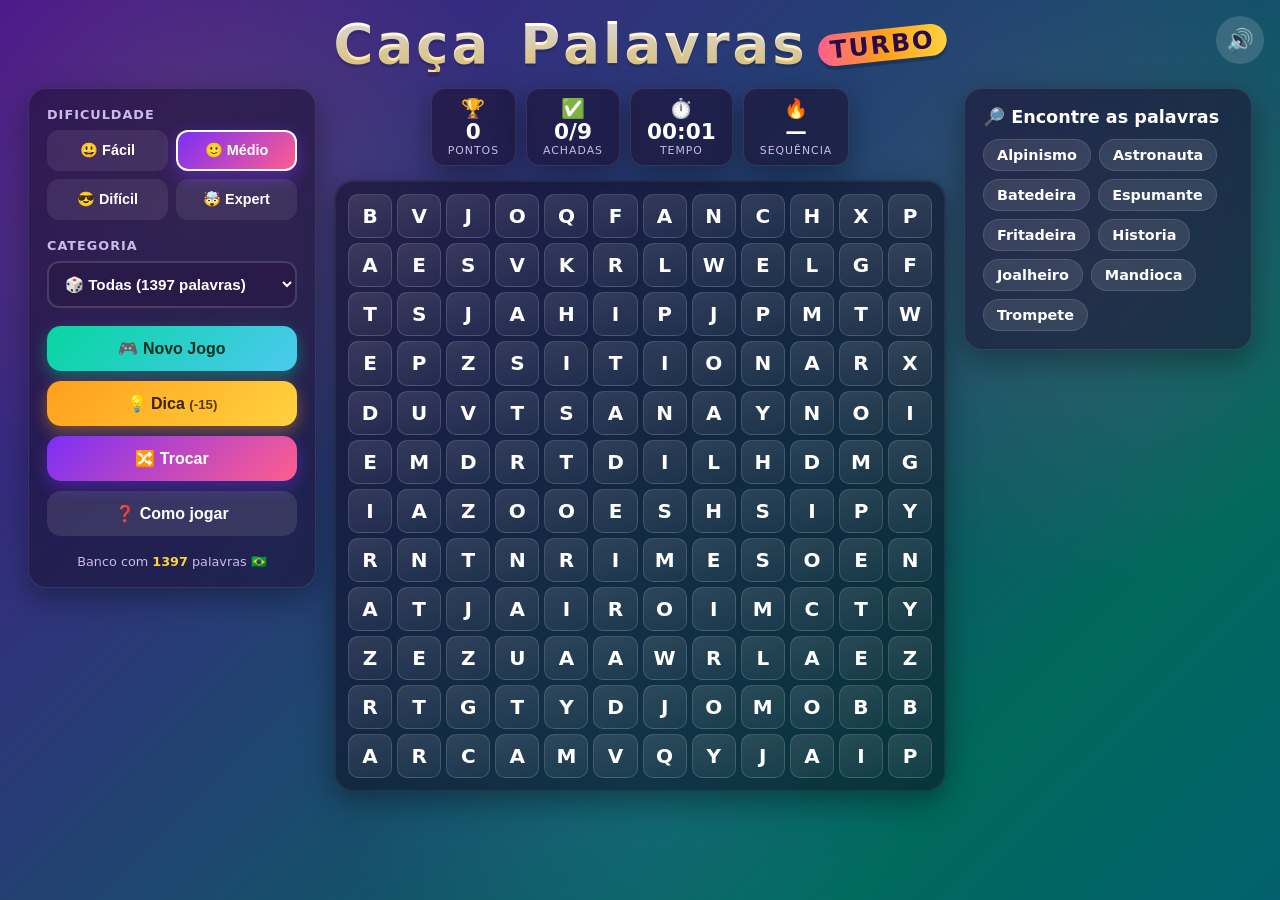
==== index.html @ 7ad3407e "Add Caça-Palavras Turbo: colorful word search game with sound Complete word search game built in van" ====
<!DOCTYPE html>
<html lang="pt-BR">
<head>
  <meta charset="UTF-8" />
  <meta name="viewport" content="width=device-width, initial-scale=1.0, maximum-scale=1.0, user-scalable=no" />
  <meta name="theme-color" content="#7b2ff7" />
  <meta name="description" content="Caça-Palavras Turbo — jogo de caça-palavras colorido e divertido com palavras em todas as direções, dificuldades e mais de 1300 palavras." />
  <title>🔤 Caça-Palavras Turbo</title>
  <link rel="stylesheet" href="css/style.css" />
  <link rel="icon" href="data:image/svg+xml,<svg xmlns='http://www.w3.org/2000/svg' viewBox='0 0 100 100'><text y='.9em' font-size='90'>🔤</text></svg>" />
</head>
<body>
  <div class="fundo-animado" aria-hidden="true"></div>

  <header class="topo">
    <h1 class="titulo">
      <span class="letra" style="--i:0">C</span><span class="letra" style="--i:1">a</span><span class="letra" style="--i:2">ç</span><span class="letra" style="--i:3">a</span>
      <span class="titulo-espaco"></span>
      <span class="letra" style="--i:4">P</span><span class="letra" style="--i:5">a</span><span class="letra" style="--i:6">l</span><span class="letra" style="--i:7">a</span><span class="letra" style="--i:8">v</span><span class="letra" style="--i:9">r</span><span class="letra" style="--i:10">a</span><span class="letra" style="--i:11">s</span>
      <span class="turbo">TURBO</span>
    </h1>
    <button id="btn-mudo" class="btn-icone" title="Ligar/desligar som" aria-label="Som">🔊</button>
  </header>

  <main class="jogo">
    <!-- Painel de controles -->
    <section class="painel painel-controles">
      <div class="bloco">
        <label class="rotulo">Dificuldade</label>
        <div class="dificuldades">
          <button class="dif-btn" data-dif="facil">😃 Fácil</button>
          <button class="dif-btn" data-dif="medio">🙂 Médio</button>
          <button class="dif-btn" data-dif="dificil">😎 Difícil</button>
          <button class="dif-btn" data-dif="expert">🤯 Expert</button>
        </div>
      </div>

      <div class="bloco">
        <label class="rotulo" for="sel-categoria">Categoria</label>
        <select id="sel-categoria" class="seletor"></select>
      </div>

      <div class="bloco acoes">
        <button id="btn-novo" class="btn btn-primario">🎮 Novo Jogo</button>
        <button id="btn-dica" class="btn btn-secundario">💡 Dica <small>(-15)</small></button>
        <button id="btn-embaralhar" class="btn btn-terciario">🔀 Trocar</button>
        <button id="btn-ajuda" class="btn btn-fantasma">❓ Como jogar</button>
      </div>

      <p class="rodape-banco">Banco com <strong id="total-banco">0</strong> palavras 🇧🇷</p>
    </section>

    <!-- Grade -->
    <section class="area-grade">
      <div class="placar">
        <div class="placar-item"><span class="placar-emoji">🏆</span><span id="pontos" class="placar-valor">0</span><span class="placar-nome">pontos</span></div>
        <div class="placar-item"><span class="placar-emoji">✅</span><span id="contador" class="placar-valor">0/0</span><span class="placar-nome">achadas</span></div>
        <div class="placar-item"><span class="placar-emoji">⏱️</span><span id="tempo" class="placar-valor">00:00</span><span class="placar-nome">tempo</span></div>
        <div class="placar-item"><span class="placar-emoji">🔥</span><span id="sequencia" class="placar-valor">—</span><span class="placar-nome">sequência</span></div>
      </div>
      <div id="grid" class="grid" role="grid" aria-label="Grade de letras"></div>
    </section>

    <!-- Lista de palavras -->
    <section class="painel painel-lista">
      <h2 class="lista-titulo">🔎 Encontre as palavras</h2>
      <ul id="lista-palavras" class="lista-palavras"></ul>
    </section>
  </main>

  <!-- Modal de vitória -->
  <div id="modal-vitoria" class="modal" role="dialog" aria-modal="true">
    <div class="modal-caixa modal-vitoria">
      <div class="troféu">🏆</div>
      <h2 class="modal-titulo">Você venceu! 🎉</h2>
      <p class="modal-sub">Todas as palavras encontradas!</p>
      <div class="stats-vitoria">
        <div class="stat"><span class="stat-valor" id="vit-pontos">0</span><span class="stat-nome">🏆 Pontos</span></div>
        <div class="stat"><span class="stat-valor" id="vit-tempo">00:00</span><span class="stat-nome">⏱️ Tempo</span></div>
        <div class="stat"><span class="stat-valor" id="vit-palavras">0</span><span class="stat-nome">📝 Palavras</span></div>
        <div class="stat"><span class="stat-valor" id="vit-dicas">0</span><span class="stat-nome">💡 Dicas</span></div>
        <div class="stat stat-bonus"><span class="stat-valor" id="vit-bonus">+0</span><span class="stat-nome">⚡ Bônus tempo</span></div>
      </div>
      <div class="modal-acoes">
        <button id="btn-jogar-novamente" class="btn btn-primario grande">🎮 Jogar Novamente</button>
        <button id="btn-fechar-modal" class="btn btn-fantasma">Fechar</button>
      </div>
    </div>
  </div>

  <!-- Modal de ajuda -->
  <div id="modal-ajuda" class="modal" role="dialog" aria-modal="true">
    <div class="modal-caixa">
      <h2 class="modal-titulo">❓ Como jogar</h2>
      <ul class="ajuda-lista">
        <li>🖱️ <strong>Arraste</strong> (mouse ou dedo) da primeira até a última letra de uma palavra.</li>
        <li>🧭 As palavras podem estar na <strong>horizontal, vertical, diagonal</strong> — e até de <strong>trás pra frente</strong>!</li>
        <li>🎯 Quanto <strong>maior a dificuldade</strong>, maior a grade e mais direções escondidas.</li>
        <li>🔥 Ache palavras em <strong>sequência</strong> sem errar para ganhar bônus de pontos.</li>
        <li>💡 Sem ideia? Use uma <strong>dica</strong> — mas custa 15 pontos.</li>
        <li>⚡ Termine rápido para ganhar um grande <strong>bônus de tempo</strong> no final!</li>
      </ul>
      <div class="modal-acoes">
        <button id="btn-fechar-ajuda" class="btn btn-primario">Entendi! 👍</button>
      </div>
    </div>
  </div>

  <script src="js/words.js"></script>
  <script src="js/audio.js"></script>
  <script src="js/game.js"></script>
</body>
</html>
---- css/style.css ----
/* =============================================================================
 * Caça-Palavras Turbo — Estilo
 * Colorido, animado e responsivo (desktop + mobile).
 * ========================================================================== */

:root {
  --roxo: #7b2ff7;
  --rosa: #ff5d8f;
  --azul: #4cc9f0;
  --verde: #06d6a0;
  --amarelo: #ffd23f;
  --laranja: #ff9f1c;
  --escuro: #1a1030;
  --escuro2: #2a1a4a;
  --texto: #ffffff;
  --texto-suave: #c9bce8;
  --sombra: 0 10px 30px rgba(0, 0, 0, 0.35);
  --raio: 18px;
  --cel-borda: rgba(255, 255, 255, 0.14);
}

* { box-sizing: border-box; margin: 0; padding: 0; }

html, body {
  height: 100%;
}

body {
  font-family: "Segoe UI", system-ui, -apple-system, "Trebuchet MS", sans-serif;
  color: var(--texto);
  background: var(--escuro);
  overflow-x: hidden;
  min-height: 100vh;
  -webkit-tap-highlight-color: transparent;
  user-select: none;
  -webkit-user-select: none;
}

/* -------------------------- Fundo animado ------------------------------- */
.fundo-animado {
  position: fixed;
  inset: 0;
  z-index: -1;
  background: linear-gradient(-45deg, #2a0a4a, #4a148c, #6a1b9a, #0d47a1, #00695c, #4a148c);
  background-size: 400% 400%;
  animation: gradiente 18s ease infinite;
}
.fundo-animado::after {
  content: "";
  position: absolute;
  inset: 0;
  background-image:
    radial-gradient(circle at 15% 20%, rgba(255, 210, 63, 0.12), transparent 25%),
    radial-gradient(circle at 85% 30%, rgba(255, 93, 143, 0.14), transparent 25%),
    radial-gradient(circle at 50% 85%, rgba(76, 201, 240, 0.12), transparent 30%);
}
@keyframes gradiente {
  0% { background-position: 0% 50%; }
  50% { background-position: 100% 50%; }
  100% { background-position: 0% 50%; }
}

/* ------------------------------ Topo ------------------------------------ */
.topo {
  display: flex;
  align-items: center;
  justify-content: center;
  position: relative;
  padding: 18px 16px 6px;
}

.titulo {
  font-size: clamp(1.8rem, 6vw, 3.4rem);
  font-weight: 900;
  letter-spacing: 1px;
  text-align: center;
  line-height: 1;
  display: flex;
  flex-wrap: wrap;
  align-items: center;
  justify-content: center;
  gap: 2px;
}
.titulo-espaco { width: 0.5em; }
.letra {
  display: inline-block;
  background: linear-gradient(180deg, #fff, #ffe08a);
  -webkit-background-clip: text;
  background-clip: text;
  color: transparent;
  text-shadow: 0 3px 0 rgba(0, 0, 0, 0.15);
  animation: pula 2.4s ease-in-out infinite;
  animation-delay: calc(var(--i) * 0.08s);
}
@keyframes pula {
  0%, 100% { transform: translateY(0) rotate(0); }
  40% { transform: translateY(-8px) rotate(-3deg); }
}
.turbo {
  display: inline-block;
  margin-left: 10px;
  font-size: 0.45em;
  font-weight: 900;
  background: linear-gradient(90deg, var(--rosa), var(--laranja), var(--amarelo));
  color: #2a0a4a;
  padding: 4px 12px;
  border-radius: 999px;
  transform: rotate(-6deg);
  box-shadow: 0 4px 0 rgba(0, 0, 0, 0.2);
  letter-spacing: 2px;
  -webkit-text-fill-color: #2a0a4a;
}

.btn-icone {
  position: absolute;
  right: 16px;
  top: 16px;
  width: 48px;
  height: 48px;
  font-size: 1.4rem;
  border: none;
  border-radius: 50%;
  background: rgba(255, 255, 255, 0.15);
  backdrop-filter: blur(6px);
  cursor: pointer;
  transition: transform 0.15s, background 0.2s;
}
.btn-icone:hover { transform: scale(1.1); background: rgba(255, 255, 255, 0.25); }
.btn-icone:active { transform: scale(0.92); }
.btn-icone.mutado { opacity: 0.6; }

/* ------------------------------ Layout ---------------------------------- */
.jogo {
  display: grid;
  grid-template-columns: minmax(220px, 1fr) auto minmax(220px, 1fr);
  gap: 18px;
  align-items: start;
  justify-content: center;
  padding: 10px clamp(10px, 3vw, 28px) 40px;
  max-width: 1400px;
  margin: 0 auto;
}

.painel {
  background: rgba(26, 16, 48, 0.55);
  backdrop-filter: blur(10px);
  border: 1px solid rgba(255, 255, 255, 0.1);
  border-radius: var(--raio);
  padding: 18px;
  box-shadow: var(--sombra);
}

/* --------------------------- Painel controles --------------------------- */
.bloco { margin-bottom: 18px; }
.rotulo {
  display: block;
  font-size: 0.8rem;
  text-transform: uppercase;
  letter-spacing: 1px;
  color: var(--texto-suave);
  margin-bottom: 8px;
  font-weight: 700;
}

.dificuldades {
  display: grid;
  grid-template-columns: 1fr 1fr;
  gap: 8px;
}
.dif-btn {
  padding: 10px 6px;
  border: 2px solid transparent;
  border-radius: 12px;
  background: rgba(255, 255, 255, 0.08);
  color: var(--texto);
  font-weight: 700;
  font-size: 0.9rem;
  cursor: pointer;
  transition: all 0.18s;
}
.dif-btn:hover { background: rgba(255, 255, 255, 0.16); transform: translateY(-2px); }
.dif-btn.ativo {
  background: linear-gradient(135deg, var(--roxo), var(--rosa));
  border-color: #fff;
  box-shadow: 0 6px 18px rgba(123, 47, 247, 0.5);
}

.seletor {
  width: 100%;
  padding: 12px;
  border-radius: 12px;
  border: 2px solid rgba(255, 255, 255, 0.15);
  background: var(--escuro2);
  color: var(--texto);
  font-size: 0.95rem;
  font-weight: 600;
  cursor: pointer;
}
.seletor:focus { outline: none; border-color: var(--azul); }

.acoes { display: flex; flex-direction: column; gap: 10px; }
.btn {
  border: none;
  border-radius: 14px;
  padding: 13px 16px;
  font-size: 1rem;
  font-weight: 800;
  cursor: pointer;
  transition: transform 0.15s, box-shadow 0.2s, filter 0.2s;
  color: #fff;
}
.btn small { font-weight: 600; opacity: 0.85; }
.btn:hover { transform: translateY(-2px); filter: brightness(1.08); }
.btn:active { transform: translateY(1px) scale(0.98); }
.btn-primario { background: linear-gradient(135deg, var(--verde), var(--azul)); box-shadow: 0 6px 16px rgba(6, 214, 160, 0.4); color: #08321f; }
.btn-secundario { background: linear-gradient(135deg, var(--laranja), var(--amarelo)); box-shadow: 0 6px 16px rgba(255, 159, 28, 0.4); color: #3a2400; }
.btn-terciario { background: linear-gradient(135deg, var(--roxo), var(--rosa)); box-shadow: 0 6px 16px rgba(123, 47, 247, 0.4); }
.btn-fantasma { background: rgba(255, 255, 255, 0.1); }
.btn.grande { padding: 16px 22px; font-size: 1.15rem; }

.rodape-banco {
  margin-top: 4px;
  font-size: 0.8rem;
  color: var(--texto-suave);
  text-align: center;
}
.rodape-banco strong { color: var(--amarelo); }

/* ------------------------------ Placar ---------------------------------- */
.area-grade { display: flex; flex-direction: column; align-items: center; gap: 14px; }

.placar {
  display: flex;
  gap: 10px;
  flex-wrap: wrap;
  justify-content: center;
}
.placar-item {
  display: flex;
  flex-direction: column;
  align-items: center;
  background: rgba(26, 16, 48, 0.6);
  border: 1px solid rgba(255, 255, 255, 0.1);
  border-radius: 14px;
  padding: 8px 16px;
  min-width: 78px;
  box-shadow: var(--sombra);
}
.placar-emoji { font-size: 1.2rem; }
.placar-valor { font-size: 1.35rem; font-weight: 900; line-height: 1.1; }
.placar-nome { font-size: 0.68rem; text-transform: uppercase; letter-spacing: 1px; color: var(--texto-suave); }

/* ------------------------------- Grade ---------------------------------- */
.grid {
  --n: 12;
  display: grid;
  grid-template-columns: repeat(var(--n), 1fr);
  gap: clamp(2px, 0.5vw, 5px);
  padding: clamp(6px, 1.2vw, 14px);
  background: rgba(10, 5, 25, 0.5);
  border-radius: 20px;
  box-shadow: var(--sombra), inset 0 0 0 2px rgba(255, 255, 255, 0.06);
  touch-action: none;
  width: min(92vw, 68vh, 620px);
  aspect-ratio: 1 / 1;
}

.cel {
  display: flex;
  align-items: center;
  justify-content: center;
  aspect-ratio: 1 / 1;
  border-radius: clamp(5px, 1vw, 10px);
  background: linear-gradient(160deg, rgba(255, 255, 255, 0.12), rgba(255, 255, 255, 0.05));
  border: 1px solid var(--cel-borda);
  font-weight: 800;
  font-size: clamp(0.65rem, 2.4vw, 1.25rem);
  color: #fff;
  cursor: pointer;
  transition: transform 0.1s, background 0.15s;
  text-transform: uppercase;
}
.cel.sel {
  background: linear-gradient(160deg, var(--amarelo), var(--laranja));
  color: #2a0a4a;
  transform: scale(1.06);
  box-shadow: 0 0 12px rgba(255, 210, 63, 0.8);
  z-index: 2;
}
.cel.achado {
  background: var(--cor, var(--verde));
  color: #fff;
  border-color: rgba(255, 255, 255, 0.5);
  text-shadow: 0 1px 2px rgba(0, 0, 0, 0.35);
  cursor: default;
}
.cel.erro {
  background: linear-gradient(160deg, #ff3b3b, #b30000) !important;
  animation: tremer 0.35s;
}
.cel.dica {
  animation: piscaDica 0.4s ease-in-out 4;
}
.cel.pop { animation: pop 0.4s ease; }

@keyframes tremer {
  0%, 100% { transform: translateX(0); }
  25% { transform: translateX(-4px); }
  75% { transform: translateX(4px); }
}
@keyframes piscaDica {
  0%, 100% { background: linear-gradient(160deg, rgba(255,255,255,0.12), rgba(255,255,255,0.05)); transform: scale(1); }
  50% { background: linear-gradient(160deg, var(--azul), var(--verde)); transform: scale(1.15); box-shadow: 0 0 16px var(--azul); }
}
@keyframes pop {
  0% { transform: scale(1); }
  50% { transform: scale(1.3); }
  100% { transform: scale(1); }
}

/* --------------------------- Lista de palavras -------------------------- */
.lista-titulo { font-size: 1.1rem; margin-bottom: 12px; }
.lista-palavras {
  list-style: none;
  display: flex;
  flex-wrap: wrap;
  gap: 8px;
}
.palavra-item {
  padding: 7px 13px;
  border-radius: 999px;
  background: rgba(255, 255, 255, 0.1);
  font-weight: 700;
  font-size: 0.9rem;
  border: 1px solid rgba(255, 255, 255, 0.12);
  transition: all 0.2s;
}
.palavra-item.achado {
  background: var(--cor-item, var(--verde));
  color: #fff;
  text-decoration: line-through;
  text-decoration-thickness: 2px;
  opacity: 0.9;
  transform: scale(0.96);
  border-color: rgba(255, 255, 255, 0.4);
}
.palavra-item.destaque {
  animation: destaqueItem 0.4s ease-in-out 4;
}
@keyframes destaqueItem {
  0%, 100% { transform: scale(1); }
  50% { transform: scale(1.15); background: var(--azul); color: #08321f; }
}

/* ----------------------- Pontuação flutuante ---------------------------- */
.ganho-flutuante {
  position: fixed;
  transform: translate(-50%, 0);
  font-size: 1.5rem;
  font-weight: 900;
  color: var(--amarelo);
  text-shadow: 0 2px 6px rgba(0, 0, 0, 0.6);
  pointer-events: none;
  z-index: 100;
  animation: sobe 1s ease-out forwards;
}
@keyframes sobe {
  0% { opacity: 0; transform: translate(-50%, 0) scale(0.6); }
  20% { opacity: 1; transform: translate(-50%, -10px) scale(1.2); }
  100% { opacity: 0; transform: translate(-50%, -60px) scale(1); }
}

/* ------------------------------ Modais ---------------------------------- */
.modal {
  position: fixed;
  inset: 0;
  background: rgba(6, 3, 15, 0.75);
  backdrop-filter: blur(6px);
  display: none;
  align-items: center;
  justify-content: center;
  z-index: 200;
  padding: 20px;
}
.modal.aberto { display: flex; animation: fade 0.25s; }
@keyframes fade { from { opacity: 0; } to { opacity: 1; } }

.modal-caixa {
  background: linear-gradient(160deg, var(--escuro2), var(--escuro));
  border: 1px solid rgba(255, 255, 255, 0.15);
  border-radius: 24px;
  padding: 30px;
  max-width: 480px;
  width: 100%;
  text-align: center;
  box-shadow: 0 20px 60px rgba(0, 0, 0, 0.6);
  animation: entra 0.4s cubic-bezier(0.18, 0.89, 0.32, 1.28);
}
@keyframes entra {
  from { transform: scale(0.7) translateY(30px); opacity: 0; }
  to { transform: scale(1) translateY(0); opacity: 1; }
}
.troféu { font-size: 4.5rem; animation: pula 1.2s ease-in-out infinite; }
.modal-titulo {
  font-size: 1.8rem;
  margin: 8px 0;
  background: linear-gradient(90deg, var(--amarelo), var(--rosa));
  -webkit-background-clip: text;
  background-clip: text;
  color: transparent;
}
.modal-sub { color: var(--texto-suave); margin-bottom: 20px; }

.stats-vitoria {
  display: grid;
  grid-template-columns: 1fr 1fr;
  gap: 12px;
  margin-bottom: 24px;
}
.stat {
  background: rgba(255, 255, 255, 0.08);
  border-radius: 14px;
  padding: 14px 10px;
  display: flex;
  flex-direction: column;
  gap: 4px;
}
.stat-valor { font-size: 1.5rem; font-weight: 900; color: var(--amarelo); }
.stat-nome { font-size: 0.78rem; color: var(--texto-suave); }
.stat-bonus { grid-column: 1 / -1; background: linear-gradient(135deg, rgba(123,47,247,0.35), rgba(255,93,143,0.35)); }

.modal-acoes { display: flex; flex-direction: column; gap: 10px; }

.ajuda-lista {
  text-align: left;
  list-style: none;
  display: flex;
  flex-direction: column;
  gap: 12px;
  margin: 8px 0 22px;
}
.ajuda-lista li {
  background: rgba(255, 255, 255, 0.06);
  padding: 12px 14px;
  border-radius: 12px;
  font-size: 0.92rem;
  line-height: 1.4;
}

/* ------------------------------ Confete --------------------------------- */
.confete-container {
  position: fixed;
  inset: 0;
  pointer-events: none;
  z-index: 300;
  overflow: hidden;
}
.confete {
  position: absolute;
  top: -20px;
  border-radius: 2px;
  animation-name: cair;
  animation-timing-function: linear;
  animation-fill-mode: forwards;
}
@keyframes cair {
  0% { transform: translateY(-20px) rotate(0); opacity: 1; }
  100% { transform: translateY(105vh) rotate(720deg); opacity: 0.9; }
}

/* ------------------------------ Responsivo ------------------------------ */
@media (max-width: 980px) {
  .jogo {
    grid-template-columns: 1fr;
    gap: 14px;
  }
  .area-grade { order: -1; }
  .painel-controles { order: 0; }
  .painel-lista { order: 1; }
  .dificuldades { grid-template-columns: repeat(4, 1fr); }
  .acoes { flex-direction: row; flex-wrap: wrap; }
  .acoes .btn { flex: 1 1 45%; }
}

@media (max-width: 560px) {
  .topo { padding-top: 14px; }
  .btn-icone { width: 42px; height: 42px; top: 12px; right: 12px; }
  .grid { width: min(94vw, 94vw); }
  .painel { padding: 14px; }
  .dificuldades { grid-template-columns: 1fr 1fr; }
  .placar-item { padding: 6px 12px; min-width: 68px; }
  .placar-valor { font-size: 1.1rem; }
  .stats-vitoria { grid-template-columns: 1fr 1fr; }
  .modal-caixa { padding: 22px; }
}

@media (prefers-reduced-motion: reduce) {
  * { animation-duration: 0.001s !important; animation-iteration-count: 1 !important; }
  .fundo-animado { animation: none; }
}
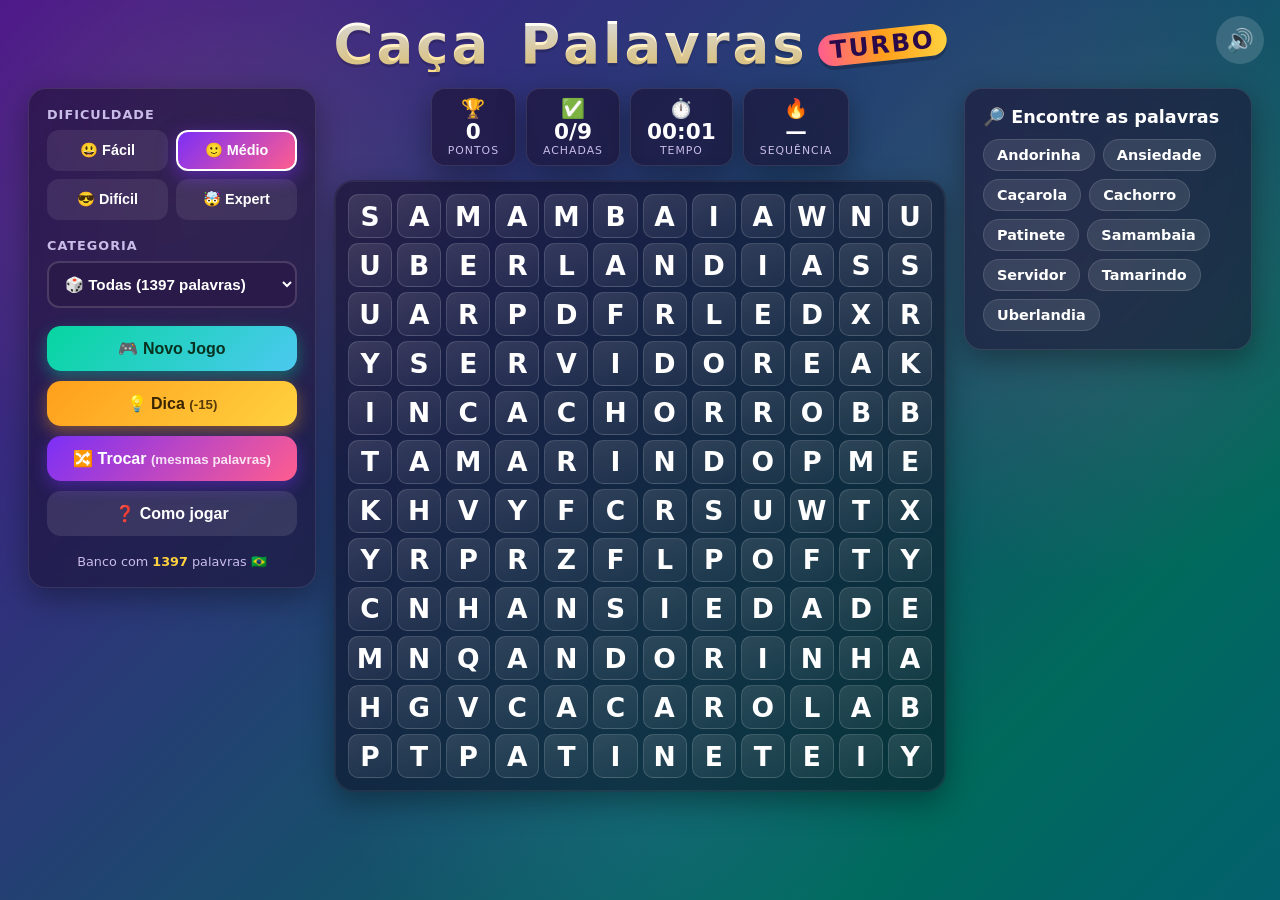
==== commit 90154a8c: "Make "Trocar" distinct from "Novo Jogo" Both buttons previously started a brand-new game. Now: - "No" ====
--- a/index.html
+++ b/index.html
@@ -41,9 +41,9 @@
       </div>
 
       <div class="bloco acoes">
-        <button id="btn-novo" class="btn btn-primario">🎮 Novo Jogo</button>
+        <button id="btn-novo" class="btn btn-primario" title="Sorteia novas palavras">🎮 Novo Jogo</button>
         <button id="btn-dica" class="btn btn-secundario">💡 Dica <small>(-15)</small></button>
-        <button id="btn-embaralhar" class="btn btn-terciario">🔀 Trocar</button>
+        <button id="btn-embaralhar" class="btn btn-terciario" title="Mesmas palavras em novas posições">🔀 Trocar <small>(mesmas palavras)</small></button>
         <button id="btn-ajuda" class="btn btn-fantasma">❓ Como jogar</button>
       </div>
 
--- a/css/style.css
+++ b/css/style.css
@@ -274,7 +274,7 @@
   background: linear-gradient(160deg, rgba(255, 255, 255, 0.12), rgba(255, 255, 255, 0.05));
   border: 1px solid var(--cel-borda);
   font-weight: 800;
-  font-size: clamp(0.65rem, 2.4vw, 1.25rem);
+  font-size: var(--cel-fonte, clamp(0.7rem, 2.4vw, 1.25rem));
   color: #fff;
   cursor: pointer;
   transition: transform 0.1s, background 0.15s;
@@ -475,8 +475,8 @@
     gap: 14px;
   }
   .area-grade { order: -1; }
-  .painel-controles { order: 0; }
-  .painel-lista { order: 1; }
+  .painel-lista { order: 0; }
+  .painel-controles { order: 1; }
   .dificuldades { grid-template-columns: repeat(4, 1fr); }
   .acoes { flex-direction: row; flex-wrap: wrap; }
   .acoes .btn { flex: 1 1 45%; }
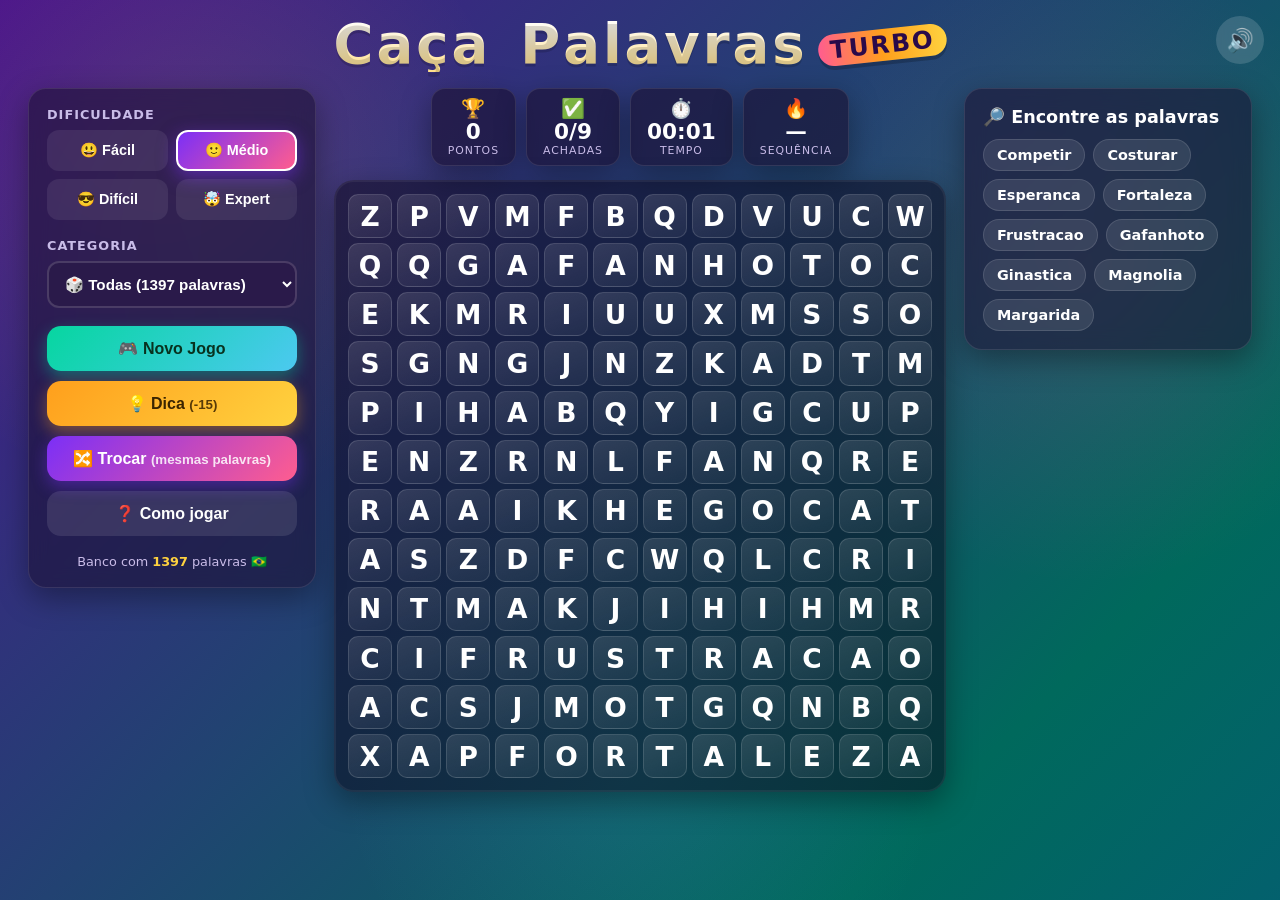
==== commit b36a87b9: "Add cache-busting version to CSS/JS assets Append ?v=3 to the stylesheet and script URLs so browsers" ====
--- a/index.html
+++ b/index.html
@@ -6,7 +6,7 @@
   <meta name="theme-color" content="#7b2ff7" />
   <meta name="description" content="Caça-Palavras Turbo — jogo de caça-palavras colorido e divertido com palavras em todas as direções, dificuldades e mais de 1300 palavras." />
   <title>🔤 Caça-Palavras Turbo</title>
-  <link rel="stylesheet" href="css/style.css" />
+  <link rel="stylesheet" href="css/style.css?v=3" />
   <link rel="icon" href="data:image/svg+xml,<svg xmlns='http://www.w3.org/2000/svg' viewBox='0 0 100 100'><text y='.9em' font-size='90'>🔤</text></svg>" />
 </head>
 <body>
@@ -106,8 +106,8 @@
     </div>
   </div>
 
-  <script src="js/words.js"></script>
-  <script src="js/audio.js"></script>
-  <script src="js/game.js"></script>
+  <script src="js/words.js?v=3"></script>
+  <script src="js/audio.js?v=3"></script>
+  <script src="js/game.js?v=3"></script>
 </body>
 </html>
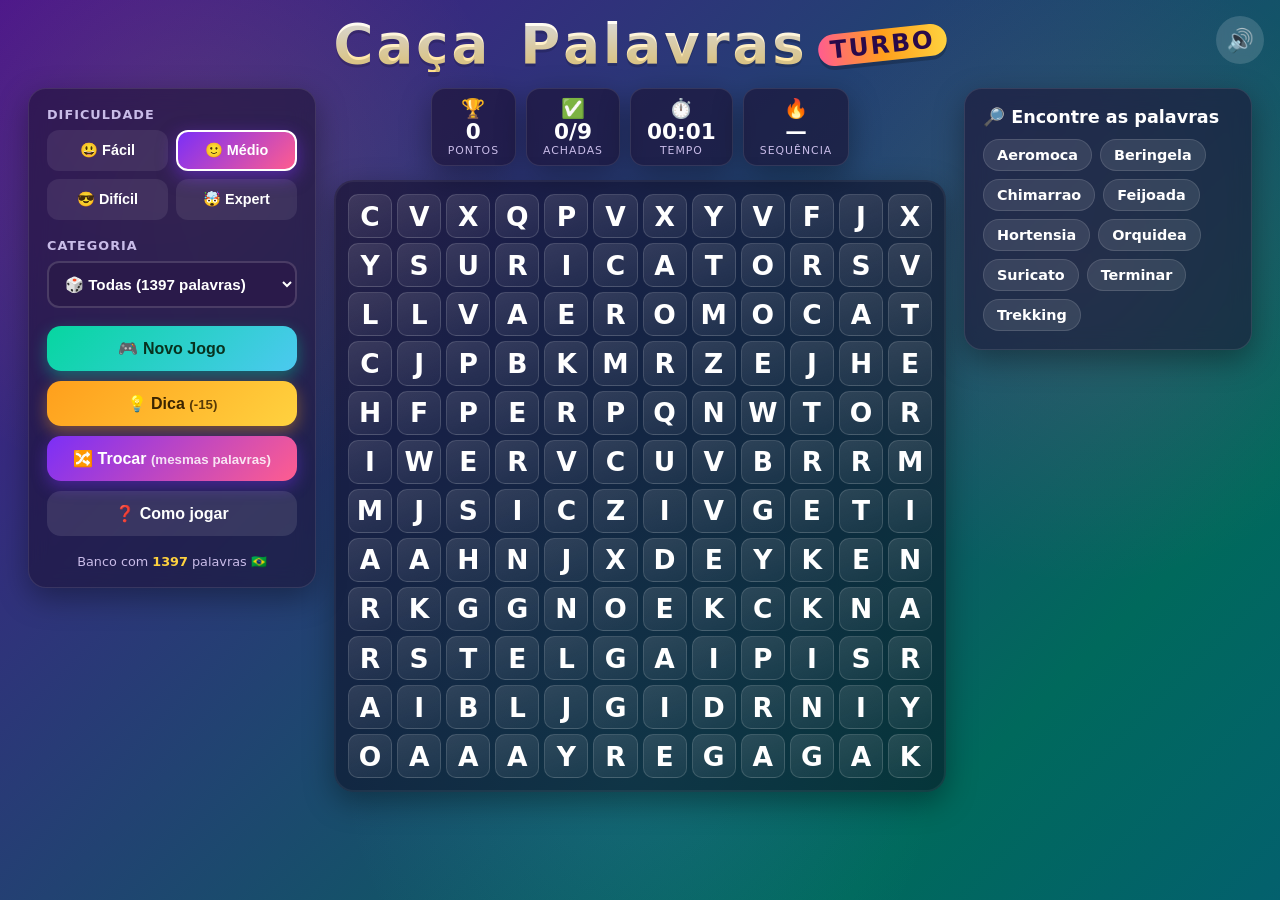
==== commit 6669a5b1: "Make the hint scroll to the board and stand out The hint button only played a sound with no visible " ====
--- a/index.html
+++ b/index.html
@@ -6,7 +6,7 @@
   <meta name="theme-color" content="#7b2ff7" />
   <meta name="description" content="Caça-Palavras Turbo — jogo de caça-palavras colorido e divertido com palavras em todas as direções, dificuldades e mais de 1300 palavras." />
   <title>🔤 Caça-Palavras Turbo</title>
-  <link rel="stylesheet" href="css/style.css?v=3" />
+  <link rel="stylesheet" href="css/style.css?v=4" />
   <link rel="icon" href="data:image/svg+xml,<svg xmlns='http://www.w3.org/2000/svg' viewBox='0 0 100 100'><text y='.9em' font-size='90'>🔤</text></svg>" />
 </head>
 <body>
@@ -106,8 +106,8 @@
     </div>
   </div>
 
-  <script src="js/words.js?v=3"></script>
-  <script src="js/audio.js?v=3"></script>
-  <script src="js/game.js?v=3"></script>
+  <script src="js/words.js?v=4"></script>
+  <script src="js/audio.js?v=4"></script>
+  <script src="js/game.js?v=4"></script>
 </body>
 </html>
--- a/css/style.css
+++ b/css/style.css
@@ -299,7 +299,8 @@
   animation: tremer 0.35s;
 }
 .cel.dica {
-  animation: piscaDica 0.4s ease-in-out 4;
+  animation: piscaDica 0.4s ease-in-out 6;
+  z-index: 3;
 }
 .cel.pop { animation: pop 0.4s ease; }
 
@@ -309,8 +310,8 @@
   75% { transform: translateX(4px); }
 }
 @keyframes piscaDica {
-  0%, 100% { background: linear-gradient(160deg, rgba(255,255,255,0.12), rgba(255,255,255,0.05)); transform: scale(1); }
-  50% { background: linear-gradient(160deg, var(--azul), var(--verde)); transform: scale(1.15); box-shadow: 0 0 16px var(--azul); }
+  0%, 100% { background: linear-gradient(160deg, rgba(255,255,255,0.12), rgba(255,255,255,0.05)); transform: scale(1); box-shadow: none; color: #fff; }
+  50% { background: linear-gradient(160deg, var(--amarelo), var(--laranja)); transform: scale(1.4); box-shadow: 0 0 0 4px rgba(255,210,63,0.6), 0 0 24px 6px var(--amarelo); color: #2a0a4a; }
 }
 @keyframes pop {
   0% { transform: scale(1); }
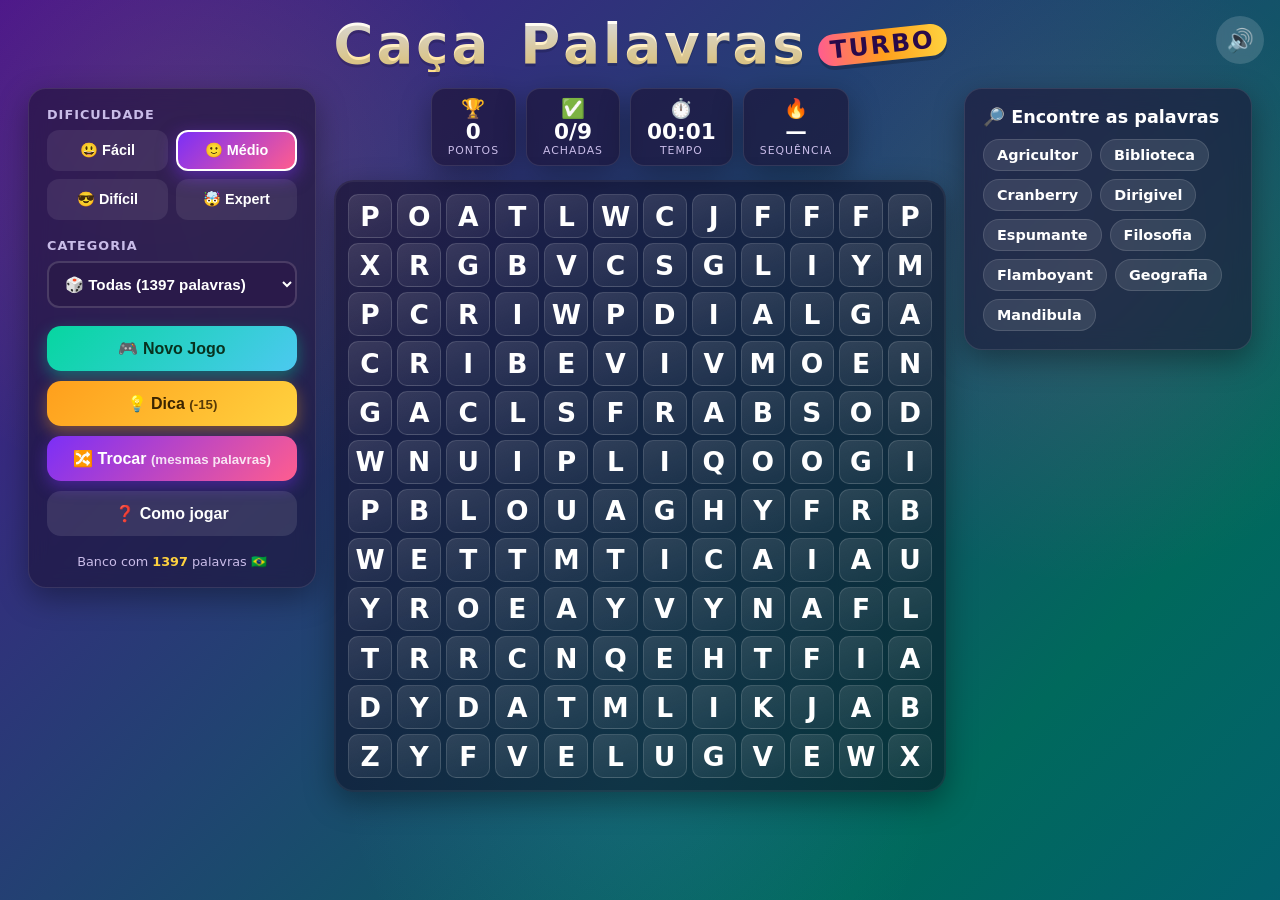
==== commit 6356abb8: "Make hint highlight static and persistent (works with reduced motion) The hint's highlight relied en" ====
--- a/index.html
+++ b/index.html
@@ -6,7 +6,7 @@
   <meta name="theme-color" content="#7b2ff7" />
   <meta name="description" content="Caça-Palavras Turbo — jogo de caça-palavras colorido e divertido com palavras em todas as direções, dificuldades e mais de 1300 palavras." />
   <title>🔤 Caça-Palavras Turbo</title>
-  <link rel="stylesheet" href="css/style.css?v=4" />
+  <link rel="stylesheet" href="css/style.css?v=5" />
   <link rel="icon" href="data:image/svg+xml,<svg xmlns='http://www.w3.org/2000/svg' viewBox='0 0 100 100'><text y='.9em' font-size='90'>🔤</text></svg>" />
 </head>
 <body>
@@ -106,8 +106,8 @@
     </div>
   </div>
 
-  <script src="js/words.js?v=4"></script>
-  <script src="js/audio.js?v=4"></script>
-  <script src="js/game.js?v=4"></script>
+  <script src="js/words.js?v=5"></script>
+  <script src="js/audio.js?v=5"></script>
+  <script src="js/game.js?v=5"></script>
 </body>
 </html>
--- a/css/style.css
+++ b/css/style.css
@@ -298,9 +298,16 @@
   background: linear-gradient(160deg, #ff3b3b, #b30000) !important;
   animation: tremer 0.35s;
 }
+/* Destaque da dica: cor ESTÁTICA (não depende de animação), então continua
+   visível mesmo com "Reduzir movimento" ativado. Fica até o próximo toque. */
 .cel.dica {
-  animation: piscaDica 0.4s ease-in-out 6;
+  background: linear-gradient(160deg, var(--amarelo), var(--laranja));
+  color: #2a0a4a;
+  border-color: #fff;
+  transform: scale(1.2);
+  box-shadow: 0 0 0 4px rgba(255, 210, 63, 0.55), 0 0 22px 5px var(--amarelo);
   z-index: 3;
+  animation: pulsaDica 0.75s ease-in-out infinite;
 }
 .cel.pop { animation: pop 0.4s ease; }
 
@@ -309,9 +316,10 @@
   25% { transform: translateX(-4px); }
   75% { transform: translateX(4px); }
 }
-@keyframes piscaDica {
-  0%, 100% { background: linear-gradient(160deg, rgba(255,255,255,0.12), rgba(255,255,255,0.05)); transform: scale(1); box-shadow: none; color: #fff; }
-  50% { background: linear-gradient(160deg, var(--amarelo), var(--laranja)); transform: scale(1.4); box-shadow: 0 0 0 4px rgba(255,210,63,0.6), 0 0 24px 6px var(--amarelo); color: #2a0a4a; }
+/* Só a "respiração" do brilho é animada; o fundo amarelo é estático. */
+@keyframes pulsaDica {
+  0%, 100% { box-shadow: 0 0 0 4px rgba(255, 210, 63, 0.55), 0 0 22px 5px var(--amarelo); transform: scale(1.2); }
+  50% { box-shadow: 0 0 0 7px rgba(255, 210, 63, 0.35), 0 0 32px 9px var(--laranja); transform: scale(1.32); }
 }
 @keyframes pop {
   0% { transform: scale(1); }
@@ -345,12 +353,17 @@
   transform: scale(0.96);
   border-color: rgba(255, 255, 255, 0.4);
 }
+/* Destaque estático do item (visível mesmo com "Reduzir movimento"). */
 .palavra-item.destaque {
-  animation: destaqueItem 0.4s ease-in-out 4;
+  background: linear-gradient(135deg, var(--amarelo), var(--laranja));
+  color: #2a0a4a;
+  border-color: #fff;
+  box-shadow: 0 0 0 3px rgba(255, 210, 63, 0.4);
+  animation: destaqueItem 0.5s ease-in-out infinite;
 }
 @keyframes destaqueItem {
-  0%, 100% { transform: scale(1); }
-  50% { transform: scale(1.15); background: var(--azul); color: #08321f; }
+  0%, 100% { transform: scale(1.06); }
+  50% { transform: scale(1.14); }
 }
 
 /* ----------------------- Pontuação flutuante ---------------------------- */
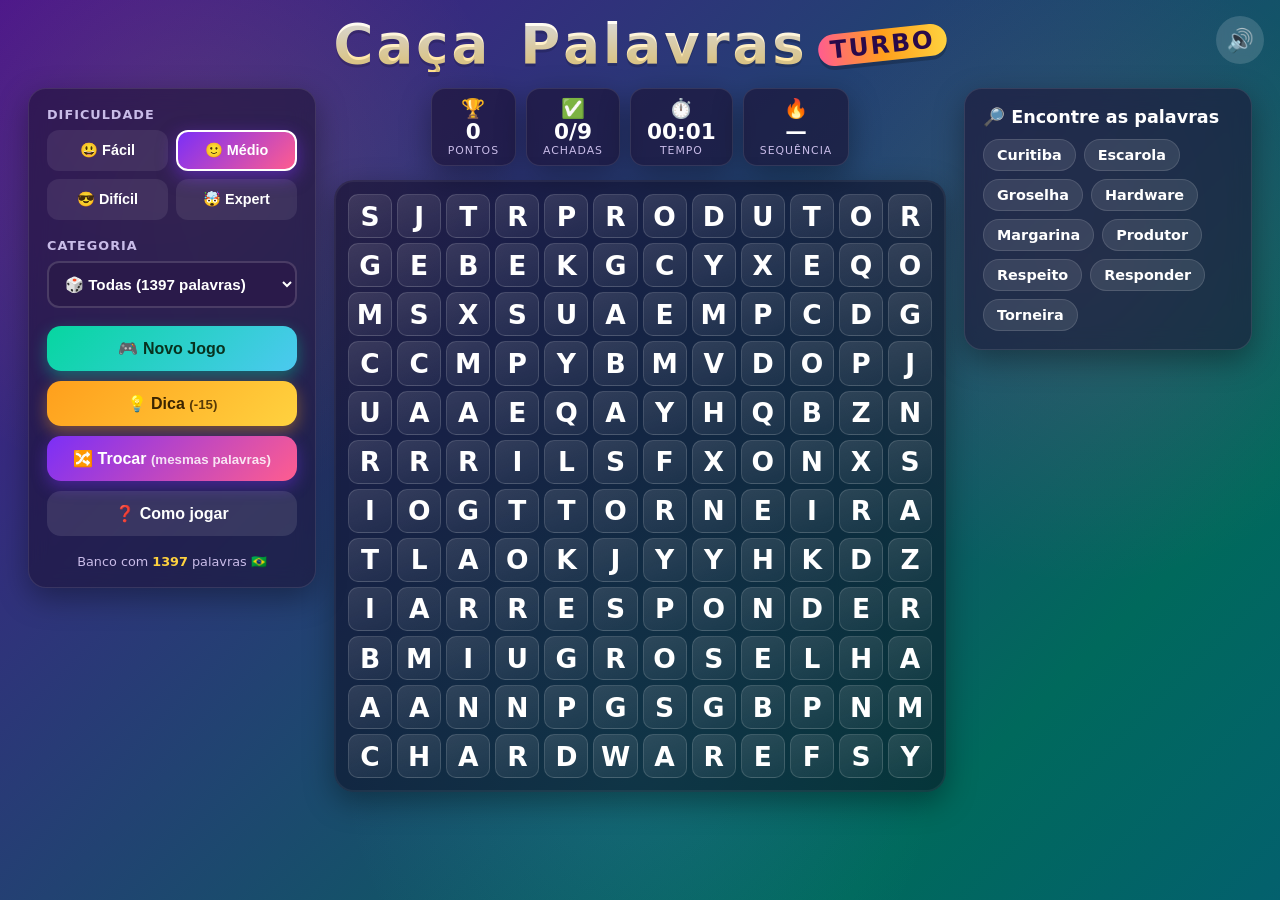
==== commit 83b29a10: "Allow pinch-to-zoom on mobile Re-enable browser pinch-zoom so players can enlarge small letters: dro" ====
--- a/index.html
+++ b/index.html
@@ -2,11 +2,11 @@
 <html lang="pt-BR">
 <head>
   <meta charset="UTF-8" />
-  <meta name="viewport" content="width=device-width, initial-scale=1.0, maximum-scale=1.0, user-scalable=no" />
+  <meta name="viewport" content="width=device-width, initial-scale=1.0" />
   <meta name="theme-color" content="#7b2ff7" />
   <meta name="description" content="Caça-Palavras Turbo — jogo de caça-palavras colorido e divertido com palavras em todas as direções, dificuldades e mais de 1300 palavras." />
   <title>🔤 Caça-Palavras Turbo</title>
-  <link rel="stylesheet" href="css/style.css?v=5" />
+  <link rel="stylesheet" href="css/style.css?v=6" />
   <link rel="icon" href="data:image/svg+xml,<svg xmlns='http://www.w3.org/2000/svg' viewBox='0 0 100 100'><text y='.9em' font-size='90'>🔤</text></svg>" />
 </head>
 <body>
@@ -98,6 +98,7 @@
         <li>🎯 Quanto <strong>maior a dificuldade</strong>, maior a grade e mais direções escondidas.</li>
         <li>🔥 Ache palavras em <strong>sequência</strong> sem errar para ganhar bônus de pontos.</li>
         <li>💡 Sem ideia? Use uma <strong>dica</strong> — mas custa 15 pontos.</li>
+        <li>🔍 No celular, dê <strong>zoom com dois dedos</strong> se quiser ver as letras maiores.</li>
         <li>⚡ Termine rápido para ganhar um grande <strong>bônus de tempo</strong> no final!</li>
       </ul>
       <div class="modal-acoes">
@@ -106,8 +107,8 @@
     </div>
   </div>
 
-  <script src="js/words.js?v=5"></script>
-  <script src="js/audio.js?v=5"></script>
-  <script src="js/game.js?v=5"></script>
+  <script src="js/words.js?v=6"></script>
+  <script src="js/audio.js?v=6"></script>
+  <script src="js/game.js?v=6"></script>
 </body>
 </html>
--- a/css/style.css
+++ b/css/style.css
@@ -260,7 +260,8 @@
   background: rgba(10, 5, 25, 0.5);
   border-radius: 20px;
   box-shadow: var(--sombra), inset 0 0 0 2px rgba(255, 255, 255, 0.06);
-  touch-action: none;
+  /* 1 dedo = seleção (sem rolar a tela); 2 dedos = zoom de pinça permitido. */
+  touch-action: pinch-zoom;
   width: min(92vw, 68vh, 620px);
   aspect-ratio: 1 / 1;
 }
